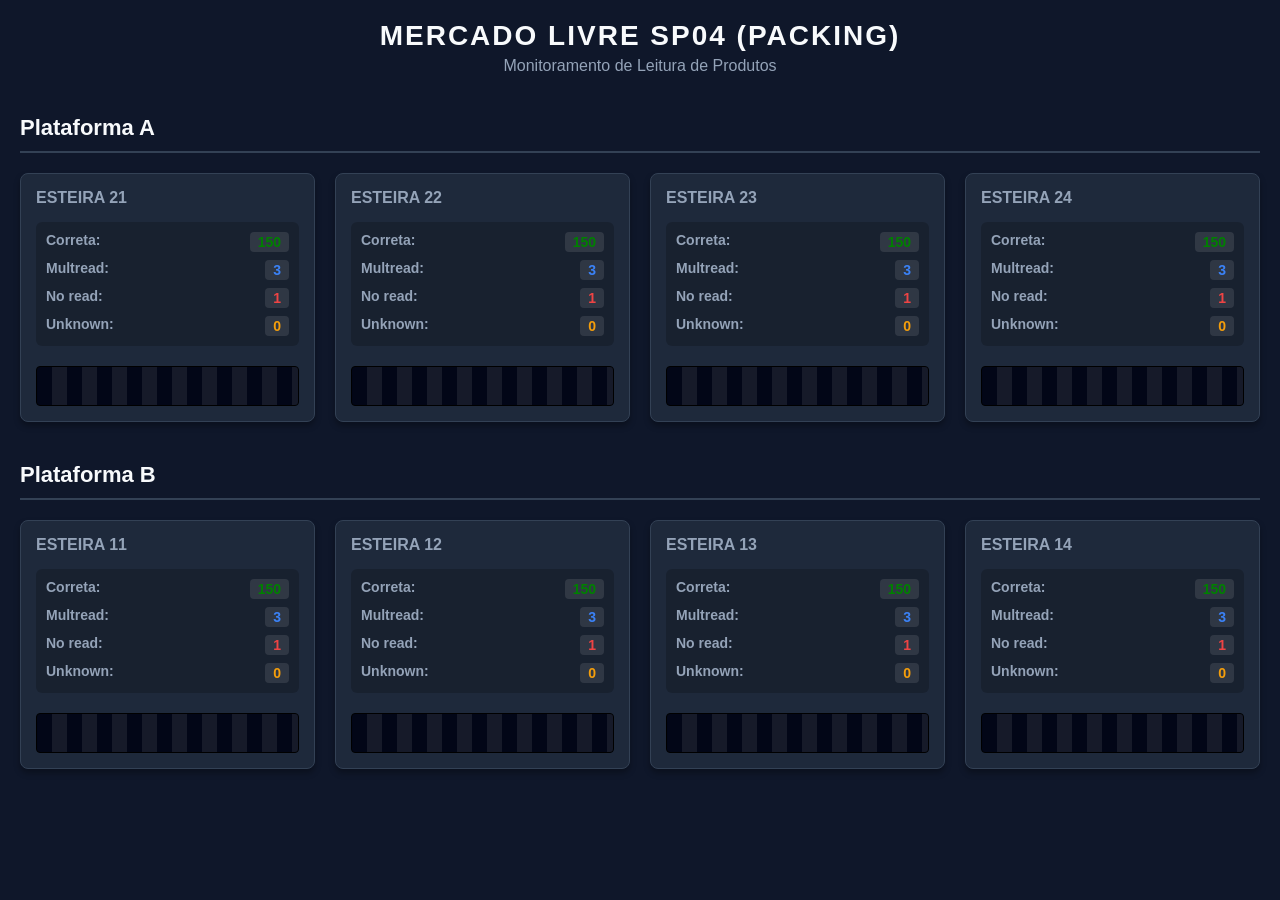
==== index.html @ 5a3f133d "inicialização do projeto no github" ====
<!DOCTYPE html>
<html lang="pt-BR">
<head>
    <meta charset="UTF-8">
    <meta name="viewport" content="width=device-width, initial-scale=1.0">
    <title>Monitoramento de Balanças SP04</title>
    <link rel="stylesheet" href="style.css">
</head>
<body>
    <header class="header">
        <h1>Mercado livre SP04 (packing)</h1>
        <p>Monitoramento de Leitura de Produtos</p>
    </header>

    <main class="container">
        <!-- PLATAFORMA A -->
        <section class="plataforma">
            <h2 class="plataforma-titulo">Plataforma A</h2>
            <div class="grid-esteiras">
                <!-- Esteira 1 -->
                <div class="card-esteira">
                    <h3>Esteira 21</h3>
                    <div class="stats" id="21">
                        <div class="stat-item"><span class="label">Correta:</span> <span class="value correta">0</span></div>
                        <div class="stat-item"><span class="label">Multread:</span> <span class="value multread">0</span></div>
                        <div class="stat-item"><span class="label">No read:</span> <span class="value noread">0</span></div>
                        <div class="stat-item"><span class="label">Unknown:</span> <span class="value unknown">0</span></div>
                    </div>
                    <div class="conveyor-container">
                        <div class="conveyor-belt"></div>
                        <div class="product-box box-blue speed-1 delay-1"></div>
                    </div>
                </div>

                <!-- Esteira 2 -->
                <div class="card-esteira">
                    <h3>Esteira 22</h3>
                    <div class="stats" id="22">
                        <div class="stat-item"><span class="label">Correta:</span> <span class="value correta">0</span></div>
                        <div class="stat-item"><span class="label">Multread:</span> <span class="value multread">0</span></div>
                        <div class="stat-item"><span class="label">No read:</span> <span class="value noread">0</span></div>
                        <div class="stat-item"><span class="label">Unknown:</span> <span class="value unknown">0</span></div>
                    </div>
                    <div class="conveyor-container">
                        <div class="conveyor-belt"></div>
                        <div class="product-box box-orange speed-2 delay-2"></div>
                    </div>
                </div>

                <!-- Esteira 3 -->
                <div class="card-esteira">
                    <h3>Esteira 23</h3>
                    <div class="stats" id="23">
                        <div class="stat-item"><span class="label">Correta:</span> <span class="value correta">0</span></div>
                        <div class="stat-item"><span class="label">Multread:</span> <span class="value multread">0</span></div>
                        <div class="stat-item"><span class="label">No read:</span> <span class="value noread">0</span></div>
                        <div class="stat-item"><span class="label">Unknown:</span> <span class="value unknown">0</span></div>
                    </div>
                    <div class="conveyor-container">
                        <div class="conveyor-belt"></div>
                        <div class="product-box box-blue speed-3 delay-1"></div>
                    </div>
                </div>

                <!-- Esteira 4 -->
                <div class="card-esteira">
                    <h3>Esteira 24</h3>
                    <div class="stats" id="24">
                        <div class="stat-item"><span class="label">Correta:</span> <span class="value correta">0</span></div>
                        <div class="stat-item"><span class="label">Multread:</span> <span class="value multread">0</span></div>
                        <div class="stat-item"><span class="label">No read:</span> <span class="value noread">0</span></div>
                        <div class="stat-item"><span class="label">Unknown:</span> <span class="value unknown">0</span></div>
                    </div>
                    <div class="conveyor-container">
                        <div class="conveyor-belt"></div>
                        <div class="product-box box-red speed-1 delay-3"></div>
                    </div>
                </div>
            </div>
        </section>

        <!-- PLATAFORMA B -->
        <section class="plataforma">
            <h2 class="plataforma-titulo">Plataforma B</h2>
            <div class="grid-esteiras">
                <!-- Esteira 5 -->
                <div class="card-esteira">
                    <h3>Esteira 11</h3>
                    <div class="stats" id="11">
                        <div class="stat-item"><span class="label">Correta:</span> <span class="value correta">0</span></div>
                        <div class="stat-item"><span class="label">Multread:</span> <span class="value multread">0</span></div>
                        <div class="stat-item"><span class="label">No read:</span> <span class="value noread">0</span></div>
                        <div class="stat-item"><span class="label">Unknown:</span> <span class="value unknown">0</span></div>
                    </div>
                    <div class="conveyor-container">
                        <div class="conveyor-belt"></div>
                        <div class="product-box box-orange speed-2 delay-1"></div>
                    </div>
                </div>

                <!-- Esteira 6 -->
                <div class="card-esteira">
                    <h3>Esteira 12</h3>
                    <div class="stats" id="12">
                        <div class="stat-item"><span class="label">Correta:</span> <span class="value correta">0</span></div>
                        <div class="stat-item"><span class="label">Multread:</span> <span class="value multread">0</span></div>
                        <div class="stat-item"><span class="label">No read:</span> <span class="value noread">0</span></div>
                        <div class="stat-item"><span class="label">Unknown:</span> <span class="value unknown">0</span></div>
                    </div>
                    <div class="conveyor-container">
                        <div class="conveyor-belt"></div>
                        <div class="product-box box-blue speed-1 delay-2"></div>
                    </div>
                </div>

                <!-- Esteira 7 -->
                <div class="card-esteira">
                    <h3>Esteira 13</h3>
                    <div class="stats" id="13">
                        <div class="stat-item"><span class="label">Correta:</span> <span class="value correta">0</span></div>
                        <div class="stat-item"><span class="label">Multread:</span> <span class="value multread">0</span></div>
                        <div class="stat-item"><span class="label">No read:</span> <span class="value noread">0</span></div>
                        <div class="stat-item"><span class="label">Unknown:</span> <span class="value unknown">0</span></div>
                    </div>
                    <div class="conveyor-container">
                        <div class="conveyor-belt"></div>
                        <div class="product-box box-red speed-3 delay-1"></div>
                    </div>
                </div>

                <!-- Esteira 8 -->
                <div class="card-esteira">
                    <h3>Esteira 14</h3>
                    <div class="stats" id="14">
                        <div class="stat-item"><span class="label">Correta:</span> <span class="value correta">0</span></div>
                        <div class="stat-item"><span class="label">Multread:</span> <span class="value multread">0</span></div>
                        <div class="stat-item"><span class="label">No read:</span> <span class="value noread">0</span></div>
                        <div class="stat-item"><span class="label">Unknown:</span> <span class="value unknown">0</span></div>
                    </div>
                    <div class="conveyor-container">
                        <div class="conveyor-belt"></div>
                        <div class="product-box box-orange speed-2 delay-3"></div>
                    </div>
                </div>
            </div>
        </section>
    </main>

    <script src="script.js"></script>
</body>
</html>
---- style.css ----
/* Variáveis de Cores (Tema Escuro Industrial) */
:root {
    --bg-main: #0f172a;
    --bg-card: #1e293b;
    --bg-belt: #020617;
    --text-main: #f8fafc;
    --text-muted: #94a3b8;
    --border-color: #334155;
    
    --color-correta: green;
    --color-multread: #3b82f6; /* Azul */
    --color-noread: #ef4444;   /* Vermelho */
    --color-unknown: #f59e0b;  /* Amarelo/Laranja */
}

/* Reset básico */
* {
    margin: 0;
    padding: 0;
    box-sizing: border-box;
    font-family: 'Segoe UI', Tahoma, Geneva, Verdana, sans-serif;
}

body {
    background-color: var(--bg-main);
    color: var(--text-main);
    padding: 20px;
}

/* Cabeçalho */
.header {
    text-align: center;
    margin-bottom: 40px;
}
.header h1 {
    font-size: 28px;
    text-transform: uppercase;
    letter-spacing: 2px;
}
.header p {
    color: var(--text-muted);
    margin-top: 5px;
}

/* Container Principal */
.container {
    max-w-width: 1200px;
    margin: 0 auto;
}

/* Plataformas e Grids */
.plataforma {
    margin-bottom: 40px;
}
.plataforma-titulo {
    font-size: 22px;
    border-bottom: 2px solid var(--border-color);
    padding-bottom: 10px;
    margin-bottom: 20px;
}

.grid-esteiras {
    display: grid;
    /* Grid responsivo: 1 coluna no celular, até 4 colunas em telas grandes */
    grid-template-columns: repeat(auto-fit, minmax(250px, 1fr));
    gap: 20px;
}

/* Cartões das Esteiras */
.card-esteira {
    background-color: var(--bg-card);
    border: 1px solid var(--border-color);
    border-radius: 8px;
    padding: 15px;
    display: flex;
    flex-direction: column;
    box-shadow: 0 4px 6px rgba(0,0,0,0.3);
}

.card-esteira h3 {
    font-size: 16px;
    text-transform: uppercase;
    margin-bottom: 15px;
    color: var(--text-muted);
}

/* Painel de Status (Multread, No read, Unknown) */
.stats {
    display: flex;
    flex-direction: column;
    gap: 8px;
    margin-bottom: 20px;
    background-color: rgba(0,0,0,0.2);
    padding: 10px;
    border-radius: 6px;
}
.stat-item {
    display: flex;
    justify-content: space-between;
    font-size: 14px;
    font-weight: 600;
}
.stat-item .label {
    color: var(--text-muted);
}
.stat-item .value {
    padding: 2px 8px;
    border-radius: 4px;
    background-color: rgba(255,255,255,0.1);
}
.correta { color: var(--color-correta); }
.multread { color: var(--color-multread); }
.noread { color: var(--color-noread); }
.unknown { color: var(--color-unknown); }

/* Animação da Esteira Físca */
.conveyor-container {
    height: 40px;
    background-color: var(--bg-belt);
    border-radius: 4px;
    border: 1px solid #000;
    position: relative;
    overflow: hidden;
    margin-top: auto; /* Empurra para baixo */
}

.conveyor-belt {
    position: absolute;
    top: 0;
    left: 0;
    width: 100%;
    height: 100%;
    background-image: repeating-linear-gradient(
        90deg,
        transparent,
        transparent 15px,
        rgba(255, 255, 255, 0.08) 15px,
        rgba(255, 255, 255, 0.08) 30px
    );
    background-size: 60px 100%;
    animation: moveBelt 1s linear infinite;
}

@keyframes moveBelt {
    0% { background-position: 0 0; }
    100% { background-position: 60px 0; }
}

/* Caixas passando na esteira */
.product-box {
    position: absolute;
    top: 50%;
    transform: translateY(-50%);
    width: 24px;
    height: 24px;
    border-radius: 3px;
    box-shadow: 2px 2px 4px rgba(0,0,0,0.5);
    left: -30px;
    animation: moveProduct linear infinite;
}

/* Cores das caixas */
.box-blue { background-color: #3b82f6; }
.box-orange { background-color: #f97316; }
.box-red { background-color: #ef4444; }

@keyframes moveProduct {
    0% { left: -30px; }
    100% { left: 100%; }
}

/* Modificadores de velocidade das caixas */
.speed-1 { animation-duration: 3s; }
.speed-2 { animation-duration: 2s; }
.speed-3 { animation-duration: 4s; }

/* Modificadores de delay */
.delay-1 { animation-delay: 0s; }
.delay-2 { animation-delay: 1.5s; }
.delay-3 { animation-delay: 2.2s; }
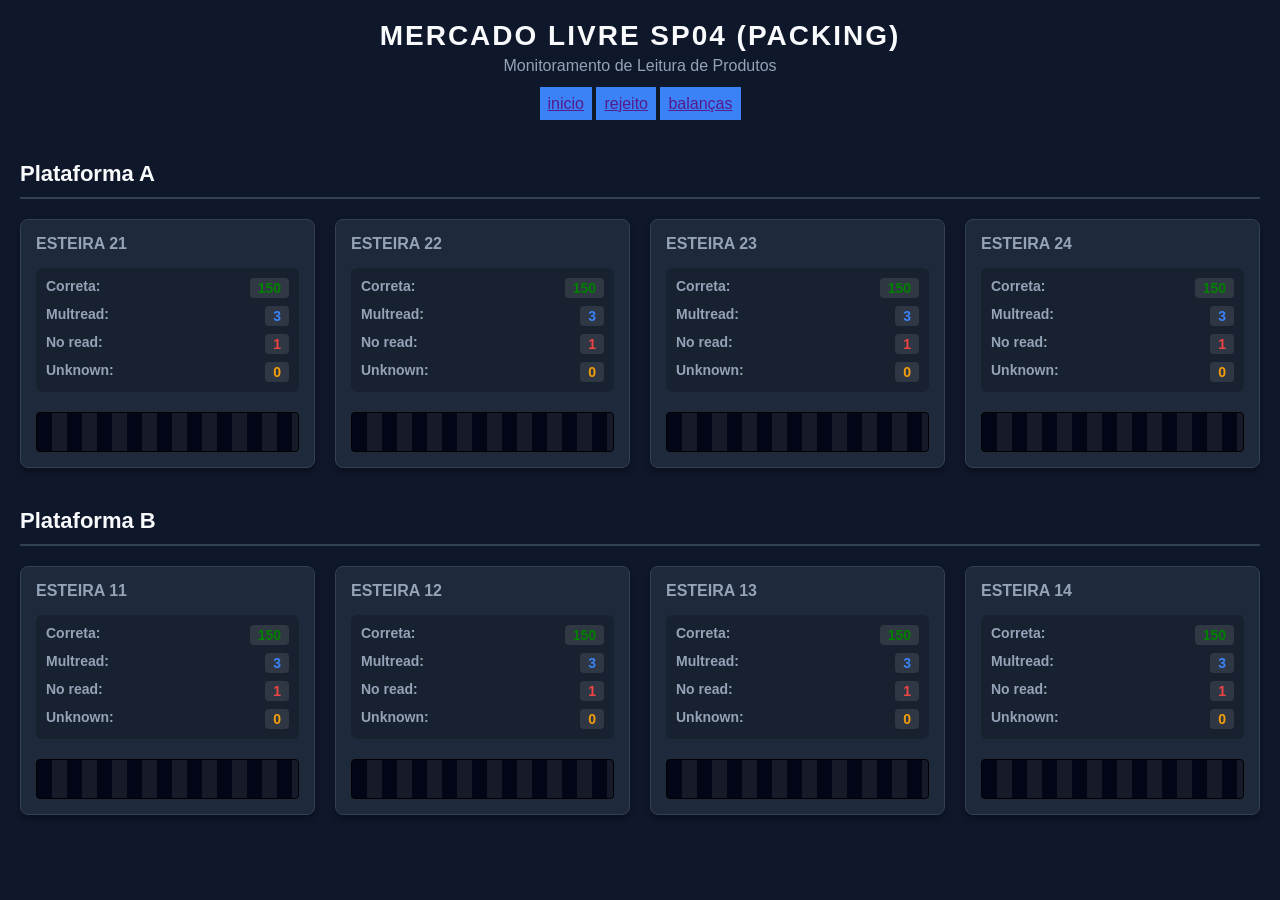
==== commit 41e26931: "modificacoes" ====
--- a/index.html
+++ b/index.html
@@ -10,6 +10,11 @@
     <header class="header">
         <h1>Mercado livre SP04 (packing)</h1>
         <p>Monitoramento de Leitura de Produtos</p>
+        <div class="home_bar">
+            <a href="">inicio</a>
+            <a href="">rejeito</a>
+            <a href="">balanças</a>
+        </div>
     </header>
 
     <main class="container">
--- a/style.css
+++ b/style.css
@@ -27,11 +27,26 @@
     padding: 20px;
 }
 
+/*barra de pesquisa*/
+.home_bar {
+    
+    padding: 8px;
+    margin-top: 12px;
+}
+.home_bar a{
+    flex-wrap: initial;
+    background-color: #3b82f6;
+    padding: 8px;
+    margin-top: 12px;
+}
+
 /* Cabeçalho */
 .header {
     text-align: center;
     margin-bottom: 40px;
 }
+
+
 .header h1 {
     font-size: 28px;
     text-transform: uppercase;
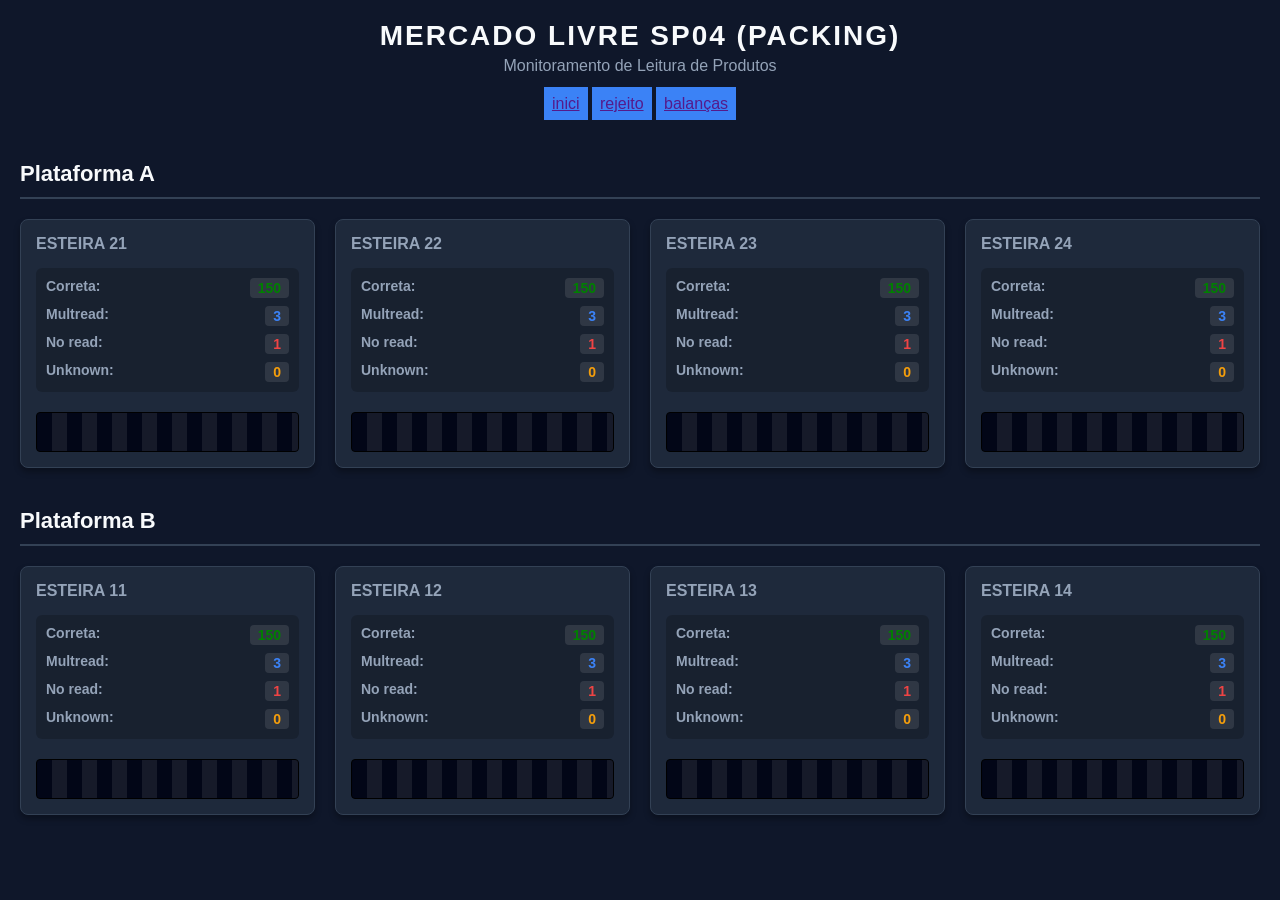
==== commit 88d2ab0a: "change test" ====
--- a/index.html
+++ b/index.html
@@ -11,7 +11,7 @@
         <h1>Mercado livre SP04 (packing)</h1>
         <p>Monitoramento de Leitura de Produtos</p>
         <div class="home_bar">
-            <a href="">inicio</a>
+            <a href="">inici</a>
             <a href="">rejeito</a>
             <a href="">balanças</a>
         </div>
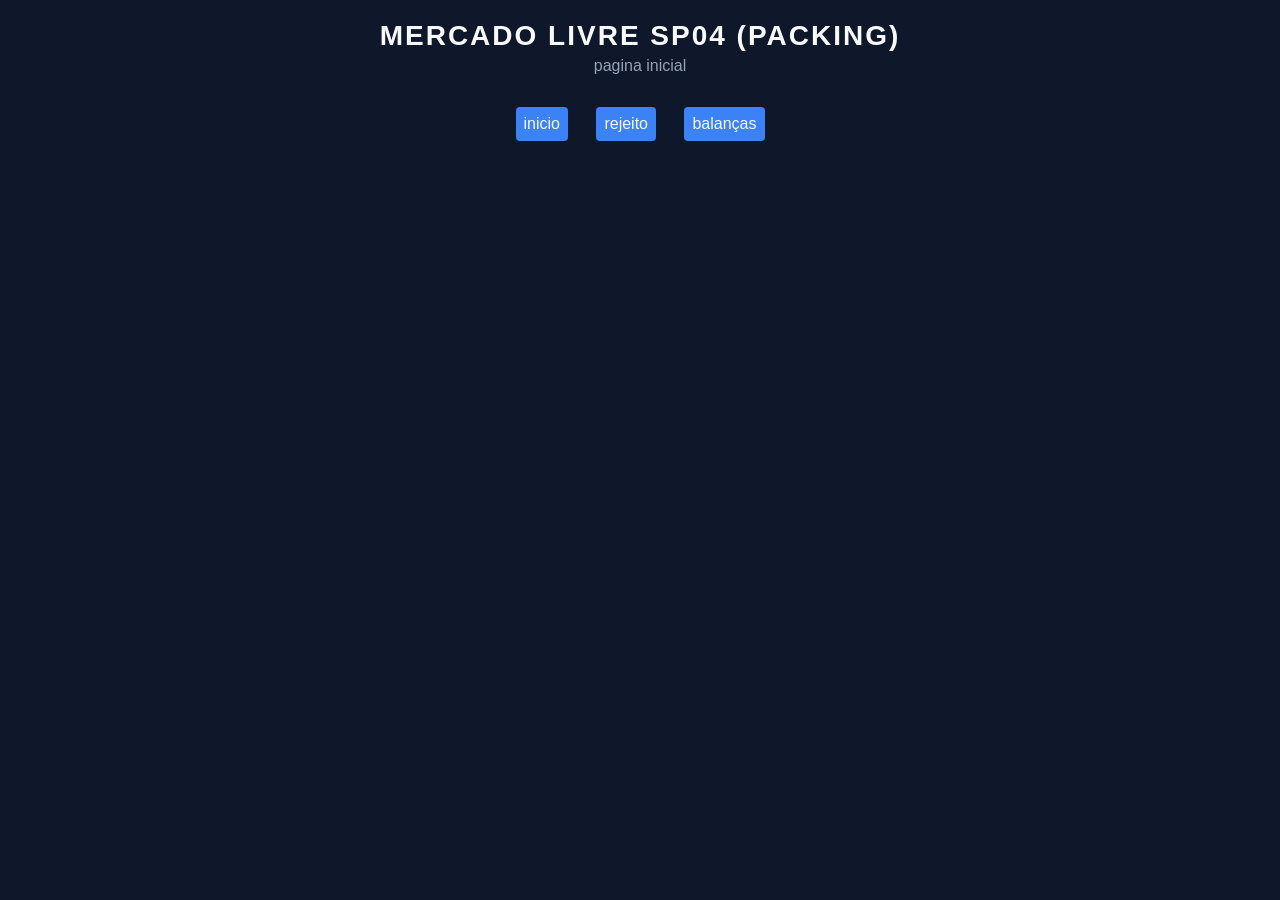
==== commit 565b8f78: "modificacao_rejeito" ====
--- a/index.html
+++ b/index.html
@@ -3,152 +3,22 @@
 <head>
     <meta charset="UTF-8">
     <meta name="viewport" content="width=device-width, initial-scale=1.0">
-    <title>Monitoramento de Balanças SP04</title>
+    <title>DailyDash SP04 (Packing)</title>
     <link rel="stylesheet" href="style.css">
 </head>
 <body>
     <header class="header">
         <h1>Mercado livre SP04 (packing)</h1>
-        <p>Monitoramento de Leitura de Produtos</p>
+        <p>pagina inicial</p>
         <div class="home_bar">
-            <a href="">inici</a>
-            <a href="">rejeito</a>
-            <a href="">balanças</a>
+            <a href="index.html">inicio</a>
+            <a href="rejeito.html">rejeito</a>
+            <a href="balanca.html">balanças</a>
         </div>
     </header>
 
     <main class="container">
-        <!-- PLATAFORMA A -->
-        <section class="plataforma">
-            <h2 class="plataforma-titulo">Plataforma A</h2>
-            <div class="grid-esteiras">
-                <!-- Esteira 1 -->
-                <div class="card-esteira">
-                    <h3>Esteira 21</h3>
-                    <div class="stats" id="21">
-                        <div class="stat-item"><span class="label">Correta:</span> <span class="value correta">0</span></div>
-                        <div class="stat-item"><span class="label">Multread:</span> <span class="value multread">0</span></div>
-                        <div class="stat-item"><span class="label">No read:</span> <span class="value noread">0</span></div>
-                        <div class="stat-item"><span class="label">Unknown:</span> <span class="value unknown">0</span></div>
-                    </div>
-                    <div class="conveyor-container">
-                        <div class="conveyor-belt"></div>
-                        <div class="product-box box-blue speed-1 delay-1"></div>
-                    </div>
-                </div>
 
-                <!-- Esteira 2 -->
-                <div class="card-esteira">
-                    <h3>Esteira 22</h3>
-                    <div class="stats" id="22">
-                        <div class="stat-item"><span class="label">Correta:</span> <span class="value correta">0</span></div>
-                        <div class="stat-item"><span class="label">Multread:</span> <span class="value multread">0</span></div>
-                        <div class="stat-item"><span class="label">No read:</span> <span class="value noread">0</span></div>
-                        <div class="stat-item"><span class="label">Unknown:</span> <span class="value unknown">0</span></div>
-                    </div>
-                    <div class="conveyor-container">
-                        <div class="conveyor-belt"></div>
-                        <div class="product-box box-orange speed-2 delay-2"></div>
-                    </div>
-                </div>
-
-                <!-- Esteira 3 -->
-                <div class="card-esteira">
-                    <h3>Esteira 23</h3>
-                    <div class="stats" id="23">
-                        <div class="stat-item"><span class="label">Correta:</span> <span class="value correta">0</span></div>
-                        <div class="stat-item"><span class="label">Multread:</span> <span class="value multread">0</span></div>
-                        <div class="stat-item"><span class="label">No read:</span> <span class="value noread">0</span></div>
-                        <div class="stat-item"><span class="label">Unknown:</span> <span class="value unknown">0</span></div>
-                    </div>
-                    <div class="conveyor-container">
-                        <div class="conveyor-belt"></div>
-                        <div class="product-box box-blue speed-3 delay-1"></div>
-                    </div>
-                </div>
-
-                <!-- Esteira 4 -->
-                <div class="card-esteira">
-                    <h3>Esteira 24</h3>
-                    <div class="stats" id="24">
-                        <div class="stat-item"><span class="label">Correta:</span> <span class="value correta">0</span></div>
-                        <div class="stat-item"><span class="label">Multread:</span> <span class="value multread">0</span></div>
-                        <div class="stat-item"><span class="label">No read:</span> <span class="value noread">0</span></div>
-                        <div class="stat-item"><span class="label">Unknown:</span> <span class="value unknown">0</span></div>
-                    </div>
-                    <div class="conveyor-container">
-                        <div class="conveyor-belt"></div>
-                        <div class="product-box box-red speed-1 delay-3"></div>
-                    </div>
-                </div>
-            </div>
-        </section>
-
-        <!-- PLATAFORMA B -->
-        <section class="plataforma">
-            <h2 class="plataforma-titulo">Plataforma B</h2>
-            <div class="grid-esteiras">
-                <!-- Esteira 5 -->
-                <div class="card-esteira">
-                    <h3>Esteira 11</h3>
-                    <div class="stats" id="11">
-                        <div class="stat-item"><span class="label">Correta:</span> <span class="value correta">0</span></div>
-                        <div class="stat-item"><span class="label">Multread:</span> <span class="value multread">0</span></div>
-                        <div class="stat-item"><span class="label">No read:</span> <span class="value noread">0</span></div>
-                        <div class="stat-item"><span class="label">Unknown:</span> <span class="value unknown">0</span></div>
-                    </div>
-                    <div class="conveyor-container">
-                        <div class="conveyor-belt"></div>
-                        <div class="product-box box-orange speed-2 delay-1"></div>
-                    </div>
-                </div>
-
-                <!-- Esteira 6 -->
-                <div class="card-esteira">
-                    <h3>Esteira 12</h3>
-                    <div class="stats" id="12">
-                        <div class="stat-item"><span class="label">Correta:</span> <span class="value correta">0</span></div>
-                        <div class="stat-item"><span class="label">Multread:</span> <span class="value multread">0</span></div>
-                        <div class="stat-item"><span class="label">No read:</span> <span class="value noread">0</span></div>
-                        <div class="stat-item"><span class="label">Unknown:</span> <span class="value unknown">0</span></div>
-                    </div>
-                    <div class="conveyor-container">
-                        <div class="conveyor-belt"></div>
-                        <div class="product-box box-blue speed-1 delay-2"></div>
-                    </div>
-                </div>
-
-                <!-- Esteira 7 -->
-                <div class="card-esteira">
-                    <h3>Esteira 13</h3>
-                    <div class="stats" id="13">
-                        <div class="stat-item"><span class="label">Correta:</span> <span class="value correta">0</span></div>
-                        <div class="stat-item"><span class="label">Multread:</span> <span class="value multread">0</span></div>
-                        <div class="stat-item"><span class="label">No read:</span> <span class="value noread">0</span></div>
-                        <div class="stat-item"><span class="label">Unknown:</span> <span class="value unknown">0</span></div>
-                    </div>
-                    <div class="conveyor-container">
-                        <div class="conveyor-belt"></div>
-                        <div class="product-box box-red speed-3 delay-1"></div>
-                    </div>
-                </div>
-
-                <!-- Esteira 8 -->
-                <div class="card-esteira">
-                    <h3>Esteira 14</h3>
-                    <div class="stats" id="14">
-                        <div class="stat-item"><span class="label">Correta:</span> <span class="value correta">0</span></div>
-                        <div class="stat-item"><span class="label">Multread:</span> <span class="value multread">0</span></div>
-                        <div class="stat-item"><span class="label">No read:</span> <span class="value noread">0</span></div>
-                        <div class="stat-item"><span class="label">Unknown:</span> <span class="value unknown">0</span></div>
-                    </div>
-                    <div class="conveyor-container">
-                        <div class="conveyor-belt"></div>
-                        <div class="product-box box-orange speed-2 delay-3"></div>
-                    </div>
-                </div>
-            </div>
-        </section>
     </main>
 
     <script src="script.js"></script>
--- a/style.css
+++ b/style.css
@@ -34,10 +34,14 @@
     margin-top: 12px;
 }
 .home_bar a{
+    color: var(--text-main);
+    display: inline-flex;
     flex-wrap: initial;
     background-color: #3b82f6;
     padding: 8px;
-    margin-top: 12px;
+    margin: 12px;
+    border-radius: 4px;
+    text-decoration: none;
 }
 
 /* Cabeçalho */
@@ -59,7 +63,7 @@
 
 /* Container Principal */
 .container {
-    max-w-width: 1200px;
+    max-width: 1200px;
     margin: 0 auto;
 }
 
@@ -194,3 +198,225 @@
 .delay-2 { animation-delay: 1.5s; }
 .delay-3 { animation-delay: 2.2s; }
 
+/* =========================================
+   TOTES (Cadastro e Lista)
+   ========================================= */
+:root {
+    --color-ok: #22c55e;
+    --color-alerta: #f59e0b;
+    --color-atrasado: #ef4444;
+    --bg-input: #0b1222;
+}
+
+/* Cartões das seções (mesmo visual das esteiras) */
+.tote-cadastro,
+.tote-lista {
+    background-color: var(--bg-card);
+    border: 1px solid var(--border-color);
+    border-radius: 8px;
+    padding: 20px;
+    box-shadow: 0 4px 6px rgba(0,0,0,0.3);
+}
+
+/* Botões */
+.btn {
+    background-color: var(--color-multread);
+    color: var(--text-main);
+    border: none;
+    padding: 10px 18px;
+    border-radius: 4px;
+    font-weight: 600;
+    cursor: pointer;
+    transition: filter 0.2s;
+}
+.btn:hover { filter: brightness(1.15); }
+.btn-sec { background-color: var(--border-color); }
+.btn-perigo { background-color: var(--color-noread); }
+
+/* Usuário ativo */
+.usuario-ativo {
+    display: flex;
+    justify-content: space-between;
+    align-items: center;
+    gap: 10px;
+    flex-wrap: wrap;
+    background-color: rgba(0,0,0,0.2);
+    border-left: 4px solid var(--color-unknown);
+    padding: 10px 14px;
+    border-radius: 6px;
+    margin-bottom: 20px;
+    color: var(--text-muted);
+}
+.usuario-ativo strong { color: var(--text-main); }
+
+/* Formulário */
+.form-tote {
+    display: flex;
+    gap: 14px;
+    align-items: flex-end;
+    flex-wrap: wrap;
+}
+.campo {
+    display: flex;
+    flex-direction: column;
+    gap: 6px;
+}
+.campo-scan { flex: 1; min-width: 240px; }
+.campo label {
+    font-size: 13px;
+    font-weight: 600;
+    text-transform: uppercase;
+    color: var(--text-muted);
+}
+
+.campo input,
+.campo select,
+.filtros input,
+.filtros select,
+.modal-conteudo input {
+    background-color: var(--bg-input);
+    color: var(--text-main);
+    border: 1px solid var(--border-color);
+    border-radius: 4px;
+    padding: 10px;
+    font-size: 15px;
+}
+.campo select option,
+.filtros select option,
+.campo select optgroup,
+.filtros select optgroup {
+    background-color: var(--bg-card);
+    color: var(--text-main);
+}
+input::placeholder { color: var(--text-muted); }
+
+/* Campo do scanner em destaque */
+#numeroTote {
+    font-size: 20px;
+    font-family: 'Consolas', 'Courier New', monospace;
+    letter-spacing: 2px;
+    border: 2px solid var(--color-multread);
+}
+#numeroTote:focus {
+    outline: none;
+    box-shadow: 0 0 0 3px rgba(59,130,246,0.35);
+}
+
+/* Mensagens de retorno */
+.mensagem {
+    margin-top: 14px;
+    font-weight: 600;
+    min-height: 1.2em;
+}
+.mensagem.sucesso { color: var(--color-ok); }
+.mensagem.erro    { color: var(--color-noread); }
+
+/* Topo da lista + filtros */
+.lista-topo {
+    display: flex;
+    justify-content: space-between;
+    align-items: center;
+    flex-wrap: wrap;
+    gap: 12px;
+    border-bottom: 2px solid var(--border-color);
+    padding-bottom: 10px;
+    margin-bottom: 16px;
+}
+.lista-topo .plataforma-titulo {
+    border: none;
+    padding: 0;
+    margin: 0;
+}
+.filtros { display: flex; gap: 8px; flex-wrap: wrap; }
+
+/* Tabela */
+.tabela-wrapper { overflow-x: auto; }
+.tabela-totes {
+    width: 100%;
+    border-collapse: collapse;
+    font-size: 14px;
+}
+.tabela-totes th {
+    background-color: var(--bg-belt);
+    color: var(--text-muted);
+    text-transform: uppercase;
+    font-size: 12px;
+    letter-spacing: 1px;
+    padding: 12px 10px;
+    text-align: left;
+}
+.tabela-totes td {
+    padding: 12px 10px;
+    border-bottom: 1px solid var(--border-color);
+}
+.tabela-totes tbody tr:hover { background-color: rgba(255,255,255,0.04); }
+
+.tote-numero {
+    font-family: 'Consolas', 'Courier New', monospace;
+    font-weight: 700;
+    font-size: 15px;
+    letter-spacing: 1px;
+}
+.vazio {
+    text-align: center;
+    color: var(--text-muted);
+    padding: 24px;
+}
+
+/* Linhas conforme SLA */
+.linha-alerta   { background-color: rgba(245,158,11,0.08); border-left: 3px solid var(--color-alerta); }
+.linha-atrasado { background-color: rgba(239,68,68,0.10);  border-left: 3px solid var(--color-atrasado); }
+
+/* Badges de status */
+.badge {
+    padding: 3px 10px;
+    border-radius: 4px;
+    font-size: 12px;
+    font-weight: 700;
+    text-transform: uppercase;
+    background-color: rgba(255,255,255,0.1);
+}
+.badge.ok       { color: var(--color-ok); }
+.badge.alerta   { color: var(--color-alerta); }
+.badge.atrasado { color: var(--color-atrasado); animation: piscar 1s ease-in-out infinite; }
+
+@keyframes piscar {
+    50% { opacity: 0.4; }
+}
+
+.btn-remover {
+    background: none;
+    border: none;
+    color: var(--text-muted);
+    font-size: 16px;
+    cursor: pointer;
+}
+.btn-remover:hover { color: var(--color-noread); }
+
+/* Modal de usuário */
+.modal {
+    position: fixed;
+    inset: 0;
+    background-color: rgba(2,6,23,0.85);
+    display: flex;
+    justify-content: center;
+    align-items: center;
+    z-index: 100;
+}
+.modal.oculto { display: none; }
+.modal-conteudo {
+    background-color: var(--bg-card);
+    border: 1px solid var(--border-color);
+    border-radius: 8px;
+    padding: 24px;
+    min-width: 300px;
+    display: flex;
+    flex-direction: column;
+    gap: 14px;
+    box-shadow: 0 10px 25px rgba(0,0,0,0.5);
+}
+.modal-conteudo h3 {
+    text-transform: uppercase;
+    font-size: 16px;
+    color: var(--text-muted);
+}
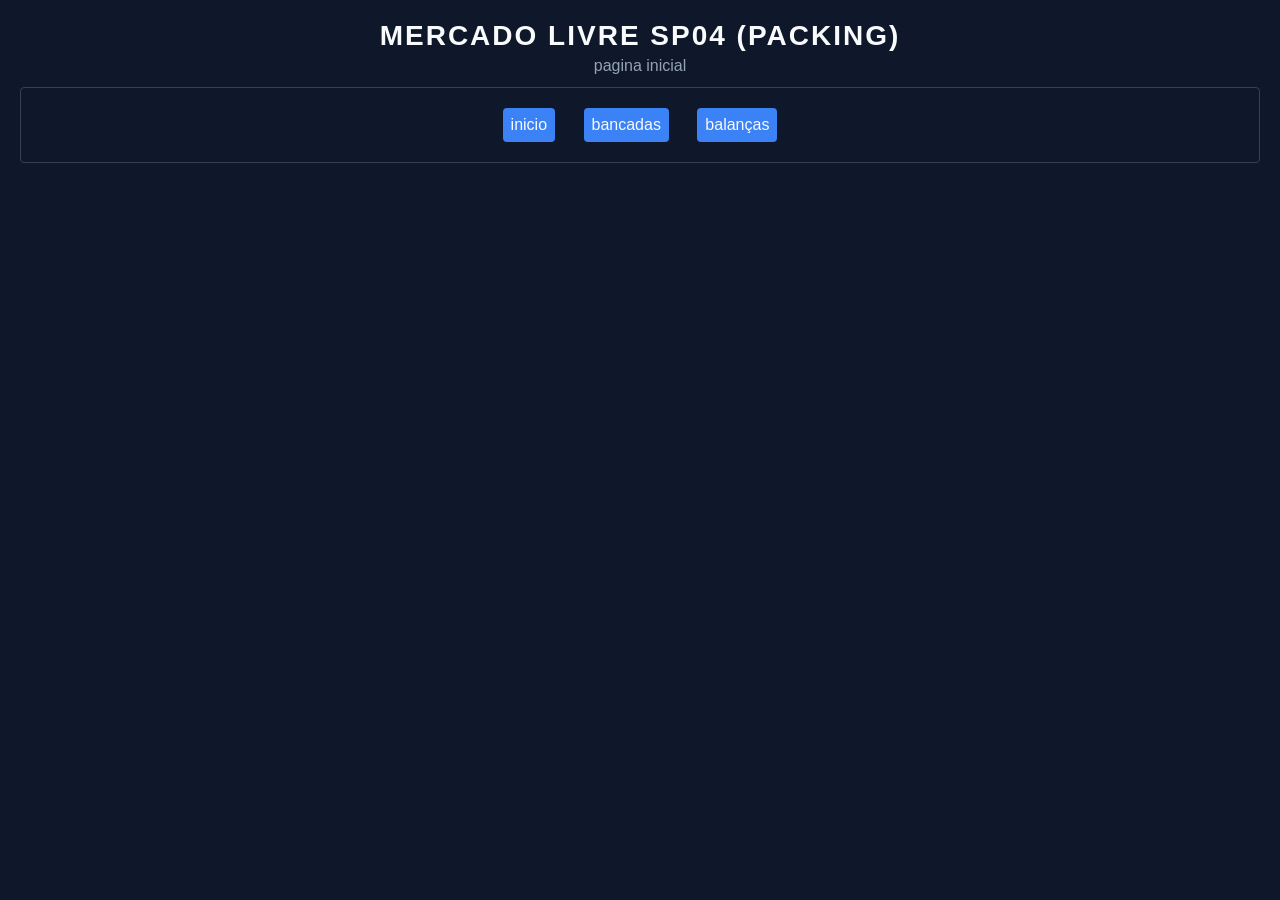
==== commit db0c4898: "dia 20/10" ====
--- a/index.html
+++ b/index.html
@@ -12,7 +12,7 @@
         <p>pagina inicial</p>
         <div class="home_bar">
             <a href="index.html">inicio</a>
-            <a href="rejeito.html">rejeito</a>
+            <a href="bancadas.html">bancadas</a>
             <a href="balanca.html">balanças</a>
         </div>
     </header>
--- a/style.css
+++ b/style.css
@@ -29,7 +29,8 @@
 
 /*barra de pesquisa*/
 .home_bar {
-    
+    border: 1px solid var(--border-color);
+    border-radius: 4px;
     padding: 8px;
     margin-top: 12px;
 }
@@ -198,225 +199,117 @@
 .delay-2 { animation-delay: 1.5s; }
 .delay-3 { animation-delay: 2.2s; }
 
-/* =========================================
-   TOTES (Cadastro e Lista)
-   ========================================= */
-:root {
-    --color-ok: #22c55e;
-    --color-alerta: #f59e0b;
-    --color-atrasado: #ef4444;
-    --bg-input: #0b1222;
-}
-
-/* Cartões das seções (mesmo visual das esteiras) */
-.tote-cadastro,
-.tote-lista {
+/*css bancadas---------------------*/
+/*css bancadas---------------------*/
+
+/* Card (mesmo padrão do .card-esteira) */
+.card {
     background-color: var(--bg-card);
     border: 1px solid var(--border-color);
     border-radius: 8px;
-    padding: 20px;
+    padding: 15px;
+    display: flex;
+    flex-direction: column;
     box-shadow: 0 4px 6px rgba(0,0,0,0.3);
 }
 
-/* Botões */
-.btn {
-    background-color: var(--color-multread);
-    color: var(--text-main);
-    border: none;
-    padding: 10px 18px;
-    border-radius: 4px;
-    font-weight: 600;
-    cursor: pointer;
-    transition: filter 0.2s;
-}
-.btn:hover { filter: brightness(1.15); }
-.btn-sec { background-color: var(--border-color); }
-.btn-perigo { background-color: var(--color-noread); }
-
-/* Usuário ativo */
-.usuario-ativo {
-    display: flex;
-    justify-content: space-between;
-    align-items: center;
-    gap: 10px;
-    flex-wrap: wrap;
-    background-color: rgba(0,0,0,0.2);
-    border-left: 4px solid var(--color-unknown);
-    padding: 10px 14px;
-    border-radius: 6px;
-    margin-bottom: 20px;
-    color: var(--text-muted);
-}
-.usuario-ativo strong { color: var(--text-main); }
-
-/* Formulário */
-.form-tote {
-    display: flex;
-    gap: 14px;
-    align-items: flex-end;
-    flex-wrap: wrap;
-}
-.campo {
-    display: flex;
-    flex-direction: column;
-    gap: 6px;
-}
-.campo-scan { flex: 1; min-width: 240px; }
-.campo label {
-    font-size: 13px;
-    font-weight: 600;
+.card h2 {
+    font-size: 16px;
     text-transform: uppercase;
-    color: var(--text-muted);
-}
-
-.campo input,
-.campo select,
-.filtros input,
-.filtros select,
-.modal-conteudo input {
-    background-color: var(--bg-input);
-    color: var(--text-main);
-    border: 1px solid var(--border-color);
-    border-radius: 4px;
-    padding: 10px;
-    font-size: 15px;
-}
-.campo select option,
-.filtros select option,
-.campo select optgroup,
-.filtros select optgroup {
-    background-color: var(--bg-card);
-    color: var(--text-main);
-}
-input::placeholder { color: var(--text-muted); }
-
-/* Campo do scanner em destaque */
-#numeroTote {
-    font-size: 20px;
-    font-family: 'Consolas', 'Courier New', monospace;
-    letter-spacing: 2px;
-    border: 2px solid var(--color-multread);
-}
-#numeroTote:focus {
-    outline: none;
-    box-shadow: 0 0 0 3px rgba(59,130,246,0.35);
-}
-
-/* Mensagens de retorno */
-.mensagem {
-    margin-top: 14px;
-    font-weight: 600;
-    min-height: 1.2em;
-}
-.mensagem.sucesso { color: var(--color-ok); }
-.mensagem.erro    { color: var(--color-noread); }
-
-/* Topo da lista + filtros */
-.lista-topo {
-    display: flex;
-    justify-content: space-between;
-    align-items: center;
-    flex-wrap: wrap;
-    gap: 12px;
+    letter-spacing: 1px;
+    color: var(--text-muted);
     border-bottom: 2px solid var(--border-color);
     padding-bottom: 10px;
-    margin-bottom: 16px;
-}
-.lista-topo .plataforma-titulo {
-    border: none;
-    padding: 0;
-    margin: 0;
-}
-.filtros { display: flex; gap: 8px; flex-wrap: wrap; }
-
-/* Tabela */
-.tabela-wrapper { overflow-x: auto; }
-.tabela-totes {
+    margin-bottom: 15px;
+}
+
+/* Tabela estilo planilha */
+.tabela-wrapper {
+    overflow: auto;
+    max-height: 600px; /* permite o cabeçalho fixo ao rolar */
+    background-color: rgba(0,0,0,0.2);
+    border-radius: 6px;
+}
+
+.planilha {
     width: 100%;
     border-collapse: collapse;
     font-size: 14px;
 }
-.tabela-totes th {
+
+.planilha th,
+.planilha td {
+    border: 1px solid var(--border-color);
+    padding: 8px 10px;
+    text-align: left;
+    white-space: nowrap;
+}
+
+.planilha thead th {
+    background-color: var(--bg-main);
+    color: var(--text-muted);
+    font-size: 12px;
+    text-transform: uppercase;
+    letter-spacing: 1px;
+    border-bottom: 2px solid var(--color-multread);
+    position: sticky;
+    top: 0;
+    
+}
+
+.planilha tbody tr { transition: background-color .2s; }
+.planilha tbody tr:nth-child(even) { background-color: rgba(255,255,255,0.03); }
+.planilha tbody tr:hover { background-color: rgba(59,130,246,0.12); }
+
+.planilha td { color: var(--text-main); }
+
+.planilha .idx {
+    background-color: var(--bg-main);
+    color: var(--text-muted);
+    text-align: center;
+    width: 40px;
+    font-weight: 600;
+}
+
+.planilha .num {
+    text-align: right;
+    font-variant-numeric: tabular-nums; /* números alinhados */
+}
+
+.planilha tfoot td {
+    background-color: rgba(59,130,246,0.15);
+    color: var(--color-multread);
+    font-weight: 700;
+    border-top: 2px solid var(--color-multread);
+}
+
+.planilha .msg { text-align: center; color: var(--text-muted); padding: 20px; }
+.planilha .msg.erro { color: var(--color-noread); }
+
+/* Barra de utilização */
+.barra {
+    position: relative;
     background-color: var(--bg-belt);
-    color: var(--text-muted);
-    text-transform: uppercase;
-    font-size: 12px;
-    letter-spacing: 1px;
-    padding: 12px 10px;
-    text-align: left;
-}
-.tabela-totes td {
-    padding: 12px 10px;
-    border-bottom: 1px solid var(--border-color);
-}
-.tabela-totes tbody tr:hover { background-color: rgba(255,255,255,0.04); }
-
-.tote-numero {
-    font-family: 'Consolas', 'Courier New', monospace;
-    font-weight: 700;
-    font-size: 15px;
-    letter-spacing: 1px;
-}
-.vazio {
-    text-align: center;
-    color: var(--text-muted);
-    padding: 24px;
-}
-
-/* Linhas conforme SLA */
-.linha-alerta   { background-color: rgba(245,158,11,0.08); border-left: 3px solid var(--color-alerta); }
-.linha-atrasado { background-color: rgba(239,68,68,0.10);  border-left: 3px solid var(--color-atrasado); }
-
-/* Badges de status */
-.badge {
-    padding: 3px 10px;
-    border-radius: 4px;
+    border: 1px solid #000;
+    border-radius: 4px;
+    height: 20px;
+    min-width: 120px;
+    overflow: hidden;
+}
+
+.barra .preenchimento { height: 100%; transition: width .5s; }
+.barra .alta  { background-color: var(--color-correta); }
+.barra .media { background-color: var(--color-unknown); }
+.barra .baixa { background-color: var(--color-noread); }
+
+.barra span {
+    position: absolute;
+    inset: 0;
+    display: flex;
+    align-items: center;
+    justify-content: center;
     font-size: 12px;
     font-weight: 700;
-    text-transform: uppercase;
-    background-color: rgba(255,255,255,0.1);
-}
-.badge.ok       { color: var(--color-ok); }
-.badge.alerta   { color: var(--color-alerta); }
-.badge.atrasado { color: var(--color-atrasado); animation: piscar 1s ease-in-out infinite; }
-
-@keyframes piscar {
-    50% { opacity: 0.4; }
-}
-
-.btn-remover {
-    background: none;
-    border: none;
-    color: var(--text-muted);
-    font-size: 16px;
-    cursor: pointer;
-}
-.btn-remover:hover { color: var(--color-noread); }
-
-/* Modal de usuário */
-.modal {
-    position: fixed;
-    inset: 0;
-    background-color: rgba(2,6,23,0.85);
-    display: flex;
-    justify-content: center;
-    align-items: center;
-    z-index: 100;
-}
-.modal.oculto { display: none; }
-.modal-conteudo {
-    background-color: var(--bg-card);
-    border: 1px solid var(--border-color);
-    border-radius: 8px;
-    padding: 24px;
-    min-width: 300px;
-    display: flex;
-    flex-direction: column;
-    gap: 14px;
-    box-shadow: 0 10px 25px rgba(0,0,0,0.5);
-}
-.modal-conteudo h3 {
-    text-transform: uppercase;
-    font-size: 16px;
-    color: var(--text-muted);
+    color: var(--text-main);
+    text-shadow: 0 1px 2px rgba(0,0,0,0.8);
 }
